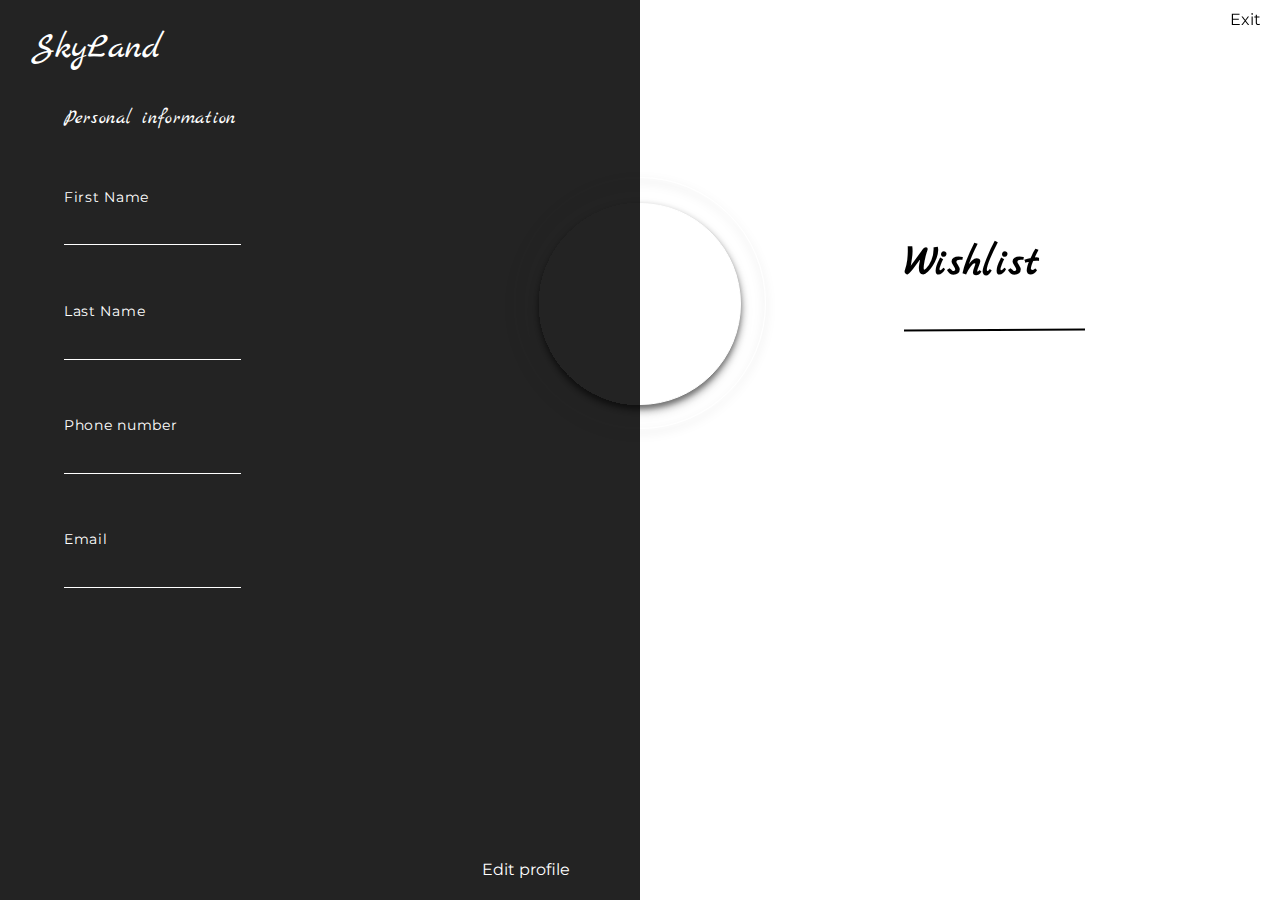
==== UserPage.html @ 63aed605 "personal page creating" ====
<!DOCTYPE html>
<html>
<head>
      <link rel="stylesheet" href="StyleUser.css" />

  <meta charset="utf-8">
  <meta name="viewport" content="width=device-width, initial-scale=1">
  <title></title>
</head>
<body>
<div class="container">

  <div class="personal-info">
      <a href="index.html" class="title"><h1 class="logo" > SkyLand</h1> </a> 

      <div class="information">
        <div class="title_info">Personal information</div>
        <div class="after_title">
        <div class="field">
          <label for="first_name">First Name</label>
          <input type="text" id="first_name" spellcheck="false" placeholder=""/>
        </div>
        <div class="field">
          <label for="last_name">Last Name</label>
          <input type="text" id="last_name" spellcheck="false" placeholder=""/>
        </div>
        <div class="field">
          <label for="phone_number">Phone number</label>
          <input type="text" id="phone_number" spellcheck="false" placeholder=""/>
        </div>
        <div class="field">
          <label for="email">Email</label>
          <input type="text" id="email" spellcheck="false" placeholder=""/>
        </div>

      </div>
</div>
        <button class="edit-btn">Edit profile</button>

  </div>

  <div class="second">
  <button class="exit-btn">Exit</button>

  <div class="wishlist">
    <h3>Wishlist</h3>
    <div class="line"></div>
    
  </div>
  </div>


</div>
<div class="">
  <div class="circle"><div class="photo"></div> </div>
</div>
</body>
</html>
---- StyleUser.css ----
@import url('https://fonts.googleapis.com/css2?family=Marck+Script&display=swap');
@import url('https://fonts.googleapis.com/css2?family=Montserrat:wght@0,100;0,200;0,300;0,400;0,500;0,600;0,700;0,800;0,900;&display=swap');

.logo{
    font-family: 'Marck Script', cursive;
    font-style: normal;
    font-weight: 400;
    font-size: 36px;
    line-height: 50px;
    color: #FFFFFF;
    margin-left: 5%;


}
.container{
  display: flex;
}
.second{
color: white;
flex: 1;
}
.title { 
  text-decoration: none;
  color: white;
  
}
.personal-info{
  position: absolute;
  background: #232323;
  width: 50%;
  margin: -8px -10px 0 -8px; 
  height: 100%;
  flex: 1;
}

.photo{
  position: relative;
  width: 200px;
  height: 200px;
  margin: auto;
  top: 25px;
  background: #FFFFFF;
  border: 1px solid #FFFFFF;
  box-shadow: 0px 4px 4px rgba(0, 0, 0, 0.25), 0px 4px 9px rgba(0, 0, 0, 0.25);
  border-radius: 200px;


}
.circle{
  position: relative;
  width: 250px;
  height: 250px;
  top: 169px;
  margin: auto;
  border: 1px solid #FFFFFF;
  filter: drop-shadow(0px 4px 4px rgba(0, 0, 0, 0.25));
  mix-blend-mode:darken ;

  border-radius: 250px;

}
.information{
  margin-left: 10%;
  margin-top: 5%;
  font-family: 'Montserrat';
  font-style: normal;
  font-weight: 400;
  font-size: 14px;
  line-height: 17px;
  letter-spacing: 0.05em;
  color: #FFFFFF;
}
.title_info{
  font-family: 'Marck Script', cursive;
  font-style: normal;
  font-weight: 400;
  font-size: 20px;
  line-height: 25px
}
.after_title{
  margin-top: 10%;
  width: 50%;
}
.field{
  justify-content: space-between;
  margin-top: 20%;
}

.field input{
  justify-content: flex-end;

}
input[type="text"]{
  width: 60%;
  height: 24px;
  font-size: 14px;
  line-height: 17px;
  padding-bottom: 5px;
  background: transparent;
  transition: all .3s ease-in-out;
  cursor: pointer;
  border: 1px solid #FFF;
  display: block;
  border-right-style: none;
  border-left-style: none;
  border-top-style: none;
  color: white;
  margin-top: 3%;
}
.edit-btn{
  position: absolute;
  bottom: 20px;
  right: 10%;
  border: transparent;
  background: scroll;
  color: white;
  font-family: 'Montserrat';
  justify-content: flex-end;
  display: flex;
    font-size: 16px;


}
.exit-btn{
  position: absolute;
  color: black;
  font-family: 'Montserrat',cursive;
  border: transparent;
  background: scroll;
  top: 1%;
  right: 1%;
  font-size: 16px;

}
h3{
  color: black;

  align-content: center;


}
 .line{
    width: 100%;
    border: 1px solid #000000;
    transform: rotate(-0.31deg);
    margin-top: 1px;
 }
 .wishlist{
  position: absolute;
  width: 14%;
  margin-left: 70%;
  margin-top:15%;
  font-family: 'Marck Script';
  justify-content: center;
  font-style: normal;
  font-weight: 400;
  font-size: 36px;
  line-height: 45px;
  letter-spacing: 0.05em;

  color: #000000;


 }
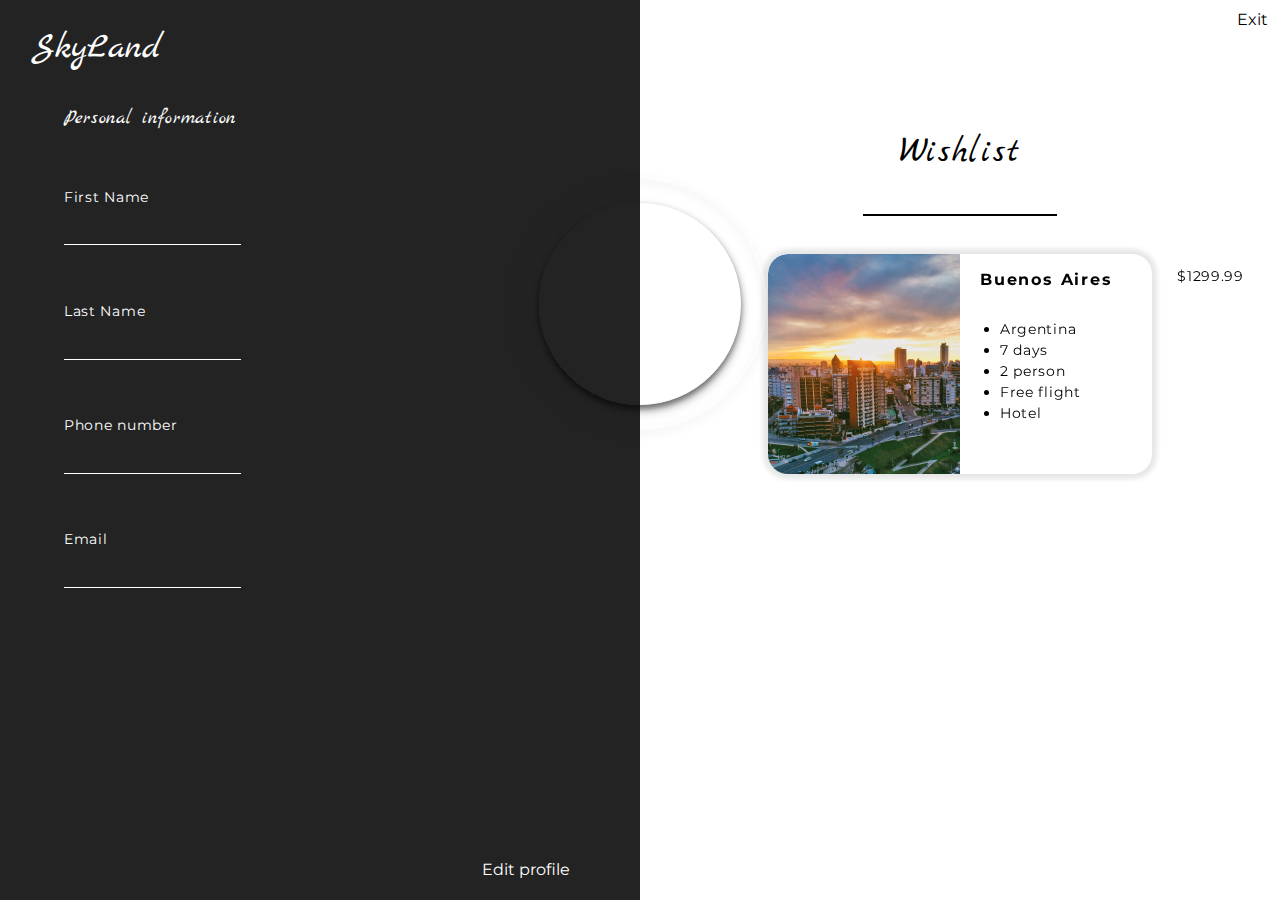
==== commit 5a50224a: "Changes on user page" ====
--- a/UserPage.html
+++ b/UserPage.html
@@ -41,12 +41,35 @@
 
   <div class="second">
   <button class="exit-btn">Exit</button>
-
   <div class="wishlist">
+    
     <h3>Wishlist</h3>
     <div class="line"></div>
-    
+            <div class="travel-card-personal">
+
+                <div class="travel-info-personal">
+                 <div class="travel-image-personal">
+                    <img src="img/South America/card1.png" >
+                  </div>  
+
+                  <div class="PriceAndButtonPersonal">
+                    <div class="price-and-name">
+                    <h2 class="name">Buenos Aires</h2>
+                    <p class="price-personal">$1299.99</p>
+                    </div>
+                    <ul class="descriptionPersonal">
+                      <li>Argentina</li>  
+                      <li>7 days</li>
+                      <li>2 person</li>
+                      <li>Free flight</li>
+                      <li>Hotel</li>
+                    </ul>
+                    
+                  </div>
+                </div>
+            </div>
   </div>
+
   </div>
 
 
--- a/StyleUser.css
+++ b/StyleUser.css
@@ -15,10 +15,7 @@
 .container{
   display: flex;
 }
-.second{
-color: white;
-flex: 1;
-}
+
 .title { 
   text-decoration: none;
   color: white;
@@ -28,10 +25,21 @@
   position: absolute;
   background: #232323;
   width: 50%;
-  margin: -8px -10px 0 -8px; 
+  left: 0px;
+  top: 0px;   
   height: 100%;
   flex: 1;
 }
+ .second{
+  position: absolute;
+  height: 100%;
+  width: 50%;
+  background: white;
+  flex: 1;
+  right: 0px;
+  top: 0px;
+
+ }
 
 .photo{
   position: relative;
@@ -117,7 +125,7 @@
   font-family: 'Montserrat';
   justify-content: flex-end;
   display: flex;
-    font-size: 16px;
+  font-size: 16px;
 
 
 }
@@ -133,32 +141,119 @@
 
 }
 h3{
-  color: black;
-
-  align-content: center;
-
+    color:  #000;
+    background: #FFF;
+    font-family: 'Marck Script';
+    font-style: normal;
+    font-weight: 400;
+    font-size: 36px;
+    line-height: 50px;
+    letter-spacing: 0.05em;
+    align-content: center;
+    text-align: center;
 
 }
  .line{
-    width: 100%;
+    width: 50%;
     border: 1px solid #000000;
-    transform: rotate(-0.31deg);
-    margin-top: 1px;
+    margin: auto;
+
+
  }
  .wishlist{
-  position: absolute;
-  width: 14%;
-  margin-left: 70%;
-  margin-top:15%;
+  margin-right: 20%;
+  margin-left: 20%;
+  height: 70%;
+  margin-top:20%;
   font-family: 'Marck Script';
-  justify-content: center;
   font-style: normal;
   font-weight: 400;
   font-size: 36px;
   line-height: 45px;
   letter-spacing: 0.05em;
-
   color: #000000;
 
 
- }+ }
+ .travel-card-personal{
+  margin-top: 10%;
+  width: 100%;
+  height: 220px;
+  background: #FFFFFF;
+  box-shadow: 0px 0px 5px 5px rgba(0, 0, 0, 0.1);
+  border-radius: 20px 20px 20px 20px;
+}
+.travel-image-personal {
+  position: relative;
+  width: 30%;
+  height: 220px;
+  overflow: hidden;
+  border-radius: 20px 0px 0px 20px;
+}
+.travel-info-personal {
+  position: fixed;
+  width: 50%;
+  height: 100px;
+  text-align: left;
+  display: flex;
+  
+}
+.descriptionPersonal {
+width: 50%;
+height: 100%;
+font-family: 'Montserrat';
+color: #000000;
+font-weight: 400;
+font-size: 14px;
+line-height: 21px;
+letter-spacing: 0.05em;
+}
+.price-personal{
+    font-family: 'Montserrat';
+    font-weight: 400;
+    font-size: 14px;
+    line-height: 30px;
+    letter-spacing: 0.05em;
+    color: #000000;
+    margin-left: 40%;
+    align-items: center;
+    text-align: center;
+    margin-top: auto;
+}
+.moreInfoPersonal{
+    box-sizing: border-box;
+    width: 142px;
+    height: 33px;   
+    border-radius: 100px;
+    font-family: 'Montserrat';
+    font-style: normal;
+    font-weight: 400;
+    font-size: 14px;
+    line-height: 17px;
+    letter-spacing: 0.05em;
+    margin-top: 10px;
+    background: white;
+}
+
+
+.PriceAndButtonPersonal{
+    position: relative;
+    display: block;
+    align-items: center;
+
+}
+.name {
+    color: black;
+    font-family: 'Montserrat';
+    font-style: normal;
+    width: 50%;
+    height: 24px;
+    font-weight: 700;
+    font-size: 16px;
+    line-height: 24px;
+    white-space: nowrap;
+    margin-left: 20px;
+}
+.price-and-name{
+  display: flex;
+}